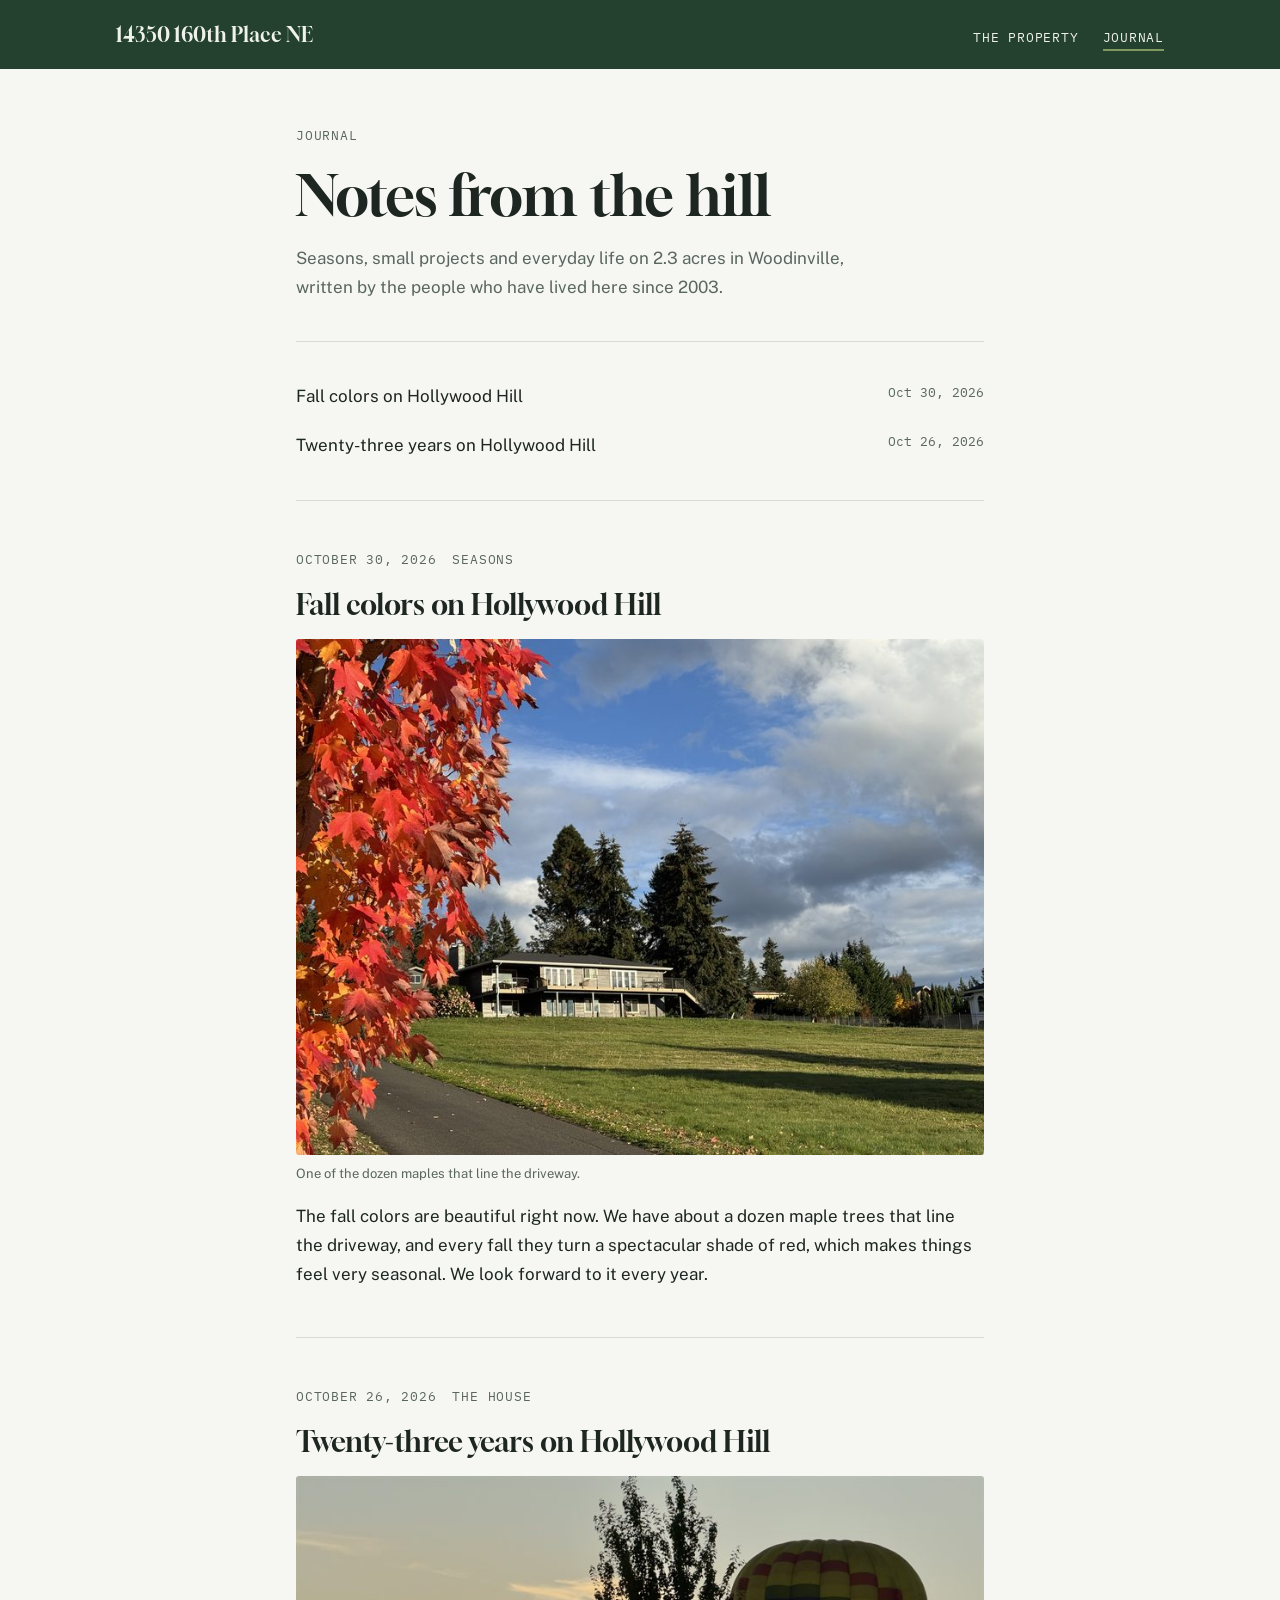
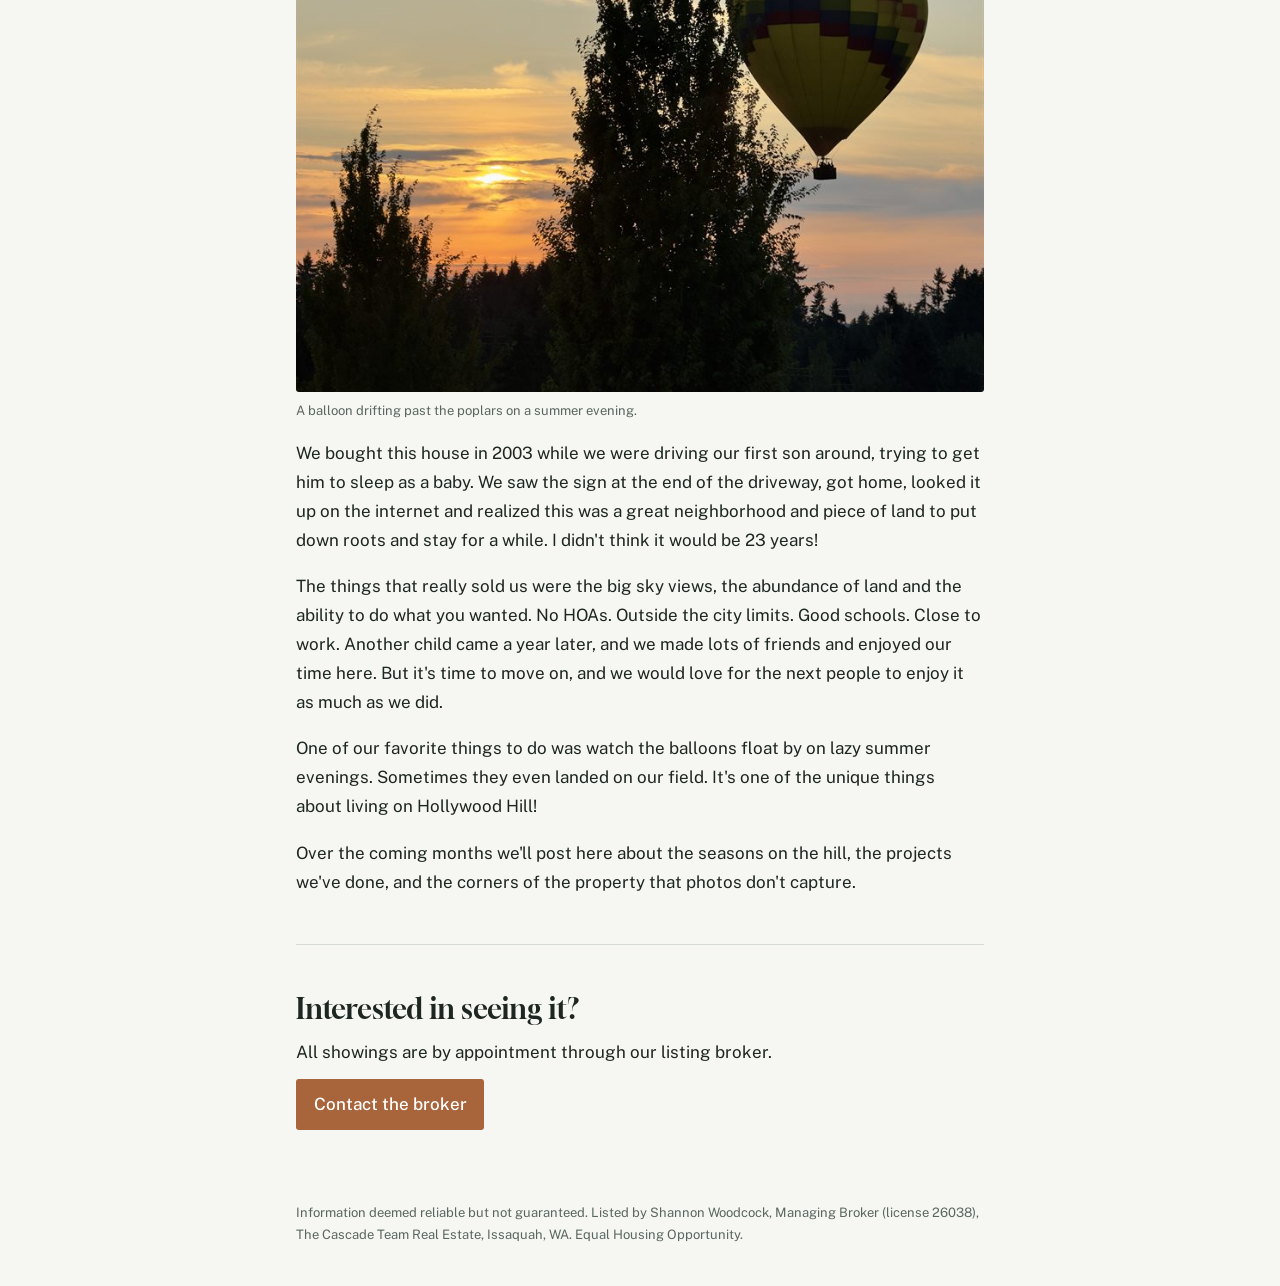
==== journal.html @ d1d6bc9c "Publish fall colors journal entry Co-Authored-By: Claude Opus 5.5 <noreply@anthropic.com>" ====
<!doctype html>
<html lang="en">
<head>
<meta charset="utf-8">
<meta name="viewport" content="width=device-width, initial-scale=1, viewport-fit=cover">
<title>Journal · 14350 160th Place NE</title>
<meta name="description" content="Notes from Hollywood Hill: seasons, projects and everyday life on 2.3 acres in Woodinville, from the family who has lived at 14350 160th Place NE since 2003.">
<link rel="canonical" href="https://hollywoodhillproperty.com/journal.html">
<meta property="og:type" content="website">
<meta property="og:url" content="https://hollywoodhillproperty.com/journal.html">
<meta property="og:title" content="Journal · 14350 160th Place NE">
<meta property="og:description" content="Notes from Hollywood Hill: seasons, projects and everyday life on 2.3 acres in Woodinville, from the family who has lived at 14350 160th Place NE since 2003.">
<meta property="og:image" content="https://hollywoodhillproperty.com/images/hero-dusk-1200.jpg">
<meta name="twitter:card" content="summary_large_image">
<meta name="claude:viewport-fit-sides" content="cover">
<link rel="preconnect" href="https://fonts.googleapis.com">
<link rel="preconnect" href="https://fonts.gstatic.com" crossorigin>
<link rel="stylesheet" href="https://fonts.googleapis.com/css2?family=Gloock&family=Public+Sans:ital,wght@0,400;0,500;0,600;1,400&family=IBM+Plex+Mono:wght@400;500&display=swap">
<style>
/* Layout: same identity as the property page; a narrow reading column of dated entries, newest first. */
:root{
  --bg:#f6f7f3; --surface:#ffffff; --ink:#1d2621; --muted:#5a6660; --line:#d6dbd3;
  --evergreen:#24402f; --pasture:#7f9a5c; --cedar:#a8643a; --on-dark:#eef2ea;
  --placeholder:#fff4d6; --placeholder-ink:#7a5a12;
  --f-display:"Gloock", "Georgia", "Times New Roman", serif;
  --f-body:"Public Sans", system-ui, -apple-system, "Segoe UI", sans-serif;
  --f-mono:"IBM Plex Mono", ui-monospace, "SFMono-Regular", Menlo, monospace;
  --s-1:.8125rem; --s0:1.0625rem; --s1:1.25rem; --s2:1.75rem; --s3:clamp(2.2rem, 6vw, 3.5rem);
  color-scheme:light;
}
@media (prefers-color-scheme: dark){
  :root:not([data-theme="light"]){
    --bg:#121815; --surface:#1a221e; --ink:#e4e9e2; --muted:#9aa69f; --line:#2c3832;
    --evergreen:#1b3024; --pasture:#9cb877; --cedar:#d08a5c;
    --placeholder:#3a3118; --placeholder-ink:#f0d48c; color-scheme:dark;
  }
}
:root[data-theme="dark"]{
  --bg:#121815; --surface:#1a221e; --ink:#e4e9e2; --muted:#9aa69f; --line:#2c3832;
  --evergreen:#1b3024; --pasture:#9cb877; --cedar:#d08a5c;
  --placeholder:#3a3118; --placeholder-ink:#f0d48c; color-scheme:dark;
}
:root{padding-top:env(safe-area-inset-top,0px);padding-bottom:env(safe-area-inset-bottom,0px)}
*{box-sizing:border-box}
body{margin:0;background:var(--bg);color:var(--ink);font-family:var(--f-body);font-size:var(--s0);line-height:1.7}
img{max-width:100%}
.wrap{max-width:720px;margin:0 auto;padding-left:max(16px, env(safe-area-inset-left, 0px));padding-right:max(16px, env(safe-area-inset-right, 0px))}
h1,h2{font-family:var(--f-display);font-weight:400;line-height:1.15;text-wrap:balance;margin:0}
p{margin:0}
a{color:var(--cedar)}
:focus-visible{outline:3px solid var(--cedar);outline-offset:3px}
.ph{background:var(--placeholder);color:var(--placeholder-ink);padding:0 .3em;border-radius:3px;font-family:var(--f-mono);font-size:.85em}
.mono{font-family:var(--f-mono);font-size:var(--s-1);letter-spacing:.06em;text-transform:uppercase;color:var(--muted)}

.top{background:var(--evergreen);color:var(--on-dark)}
.top .wrap{max-width:1080px;padding-block:1.1rem;display:flex;flex-wrap:wrap;justify-content:space-between;gap:.5rem 1.5rem;align-items:baseline}
.top a{color:var(--on-dark);text-decoration:none;font-family:var(--f-mono);font-size:var(--s-1);letter-spacing:.06em;text-transform:uppercase}
.top a[aria-current]{border-bottom:2px solid var(--pasture)}
.top nav{display:flex;gap:1.5rem}
.brand{font-family:var(--f-display)!important;font-size:var(--s1)!important;text-transform:none!important;letter-spacing:0!important}

.intro{padding-block:3.5rem 2.5rem;display:grid;gap:1rem;border-bottom:1px solid var(--line)}
.intro h1{font-size:var(--s3)}
.intro p{color:var(--muted);max-width:56ch}

.index{padding-block:2rem;display:grid;gap:.25rem;border-bottom:1px solid var(--line)}
.index a{display:flex;justify-content:space-between;gap:1rem;padding-block:.5rem;text-decoration:none;color:var(--ink)}
.index a:hover span:first-child{color:var(--cedar)}
.index time{font-family:var(--f-mono);font-size:var(--s-1);color:var(--muted);white-space:nowrap;font-variant-numeric:tabular-nums}

article{padding-block:3rem;display:grid;gap:1.1rem;border-bottom:1px solid var(--line)}
article h2{font-size:var(--s2)}
article .meta{display:flex;flex-wrap:wrap;gap:.4rem 1rem}
.draft{background:var(--placeholder);color:var(--placeholder-ink);font-family:var(--f-mono);font-size:var(--s-1);padding:.6rem .8rem;border-radius:3px}
.photo{aspect-ratio:3/2;max-width:100%;border:1px dashed var(--line);border-radius:3px;display:grid;place-items:center;text-align:center;padding:1rem;font-family:var(--f-mono);font-size:var(--s-1);color:var(--muted);background:var(--surface)}
figure{margin:0;display:grid;gap:.5rem}
.photo-img{display:block;width:100%;height:auto;border-radius:3px}
figcaption{font-size:var(--s-1);color:var(--muted)}

.cta{padding-block:3rem;display:grid;gap:.75rem}
.cta h2{font-size:var(--s2)}
.cta a.btn{justify-self:start;background:var(--cedar);color:#fff;text-decoration:none;border-radius:3px;padding:.7rem 1.1rem;font-weight:500}
footer{font-size:var(--s-1);color:var(--muted);padding-block:1.5rem 2.5rem}
</style>
</head>
<body>

<header class="top">
  <div class="wrap">
    <a class="brand" href="index.html">14350 160th Place NE</a>
    <nav aria-label="Site">
      <a href="index.html">The property</a>
      <a href="journal.html" aria-current="page">Journal</a>
    </nav>
  </div>
</header>

<main class="wrap">
  <div class="intro">
    <p class="mono">Journal</p>
    <h1>Notes from the hill</h1>
    <p>Seasons, small projects and everyday life on 2.3 acres in Woodinville, written by the people who have lived here since 2003.</p>
  </div>

  <nav class="index" aria-label="All entries">
    <a href="#fall-colors"><span>Fall colors on Hollywood Hill</span><time datetime="2026-10-30">Oct 30, 2026</time></a>
    <a href="#twenty-three-years"><span>Twenty-three years on Hollywood Hill</span><time datetime="2026-10-26">Oct 26, 2026</time></a>
  </nav>

  <!-- NEW POSTS: copy the <article> block below, paste it above this one, and add a line to the index. -->
  <article id="fall-colors">
    <div class="meta"><time class="mono" datetime="2026-10-30">October 30, 2026</time><span class="mono">Seasons</span></div>
    <h2>Fall colors on Hollywood Hill</h2>
    <figure>
      <img class="photo-img" src="images/journal-maples-1600.jpg" srcset="images/journal-maples-800.jpg 800w, images/journal-maples-1600.jpg 1600w" sizes="(max-width:720px) 100vw, 688px" width="1600" height="1200" alt="Bright red and orange maple leaves frame the left side of the picture, with the paved driveway curving past a wide green lawn up to the two-story house, tall evergreens behind it and clouds overhead.">
      <figcaption>One of the dozen maples that line the driveway.</figcaption>
    </figure>
    <p>The fall colors are beautiful right now. We have about a dozen maple trees that line the driveway, and every fall they turn a spectacular shade of red, which makes things feel very seasonal. We look forward to it every year.</p>
  </article>

  <article id="twenty-three-years">
    <div class="meta"><time class="mono" datetime="2026-10-26">October 26, 2026</time><span class="mono">The house</span></div>
    <h2>Twenty-three years on Hollywood Hill</h2>
    <figure>
      <img class="photo-img" src="images/journal-balloon-1600.jpg" srcset="images/journal-balloon-800.jpg 800w, images/journal-balloon-1600.jpg 1600w" sizes="(max-width:720px) 100vw, 688px" width="1600" height="1200" alt="A yellow hot air balloon with rainbow stripes drifting past a tall poplar at sunset, its basket full of passengers, with the sun glowing low behind the evergreens.">
      <figcaption>A balloon drifting past the poplars on a summer evening.</figcaption>
    </figure>
    <p>We bought this house in 2003 while we were driving our first son around, trying to get him to sleep as a baby. We saw the sign at the end of the driveway, got home, looked it up on the internet and realized this was a great neighborhood and piece of land to put down roots and stay for a while. I didn't think it would be 23 years!</p>
    <p>The things that really sold us were the big sky views, the abundance of land and the ability to do what you wanted. No HOAs. Outside the city limits. Good schools. Close to work. Another child came a year later, and we made lots of friends and enjoyed our time here. But it's time to move on, and we would love for the next people to enjoy it as much as we did.</p>
    <p>One of our favorite things to do was watch the balloons float by on lazy summer evenings. Sometimes they even landed on our field. It's one of the unique things about living on Hollywood Hill!</p>
    <p>Over the coming months we'll post here about the seasons on the hill, the projects we've done, and the corners of the property that photos don't capture.</p>
  </article>

  <section class="cta">
    <h2>Interested in seeing it?</h2>
    <p>All showings are by appointment through our listing broker.</p>
    <a class="btn" href="index.html#contact">Contact the broker</a>
  </section>
</main>

<footer class="wrap">
  <p>Information deemed reliable but not guaranteed. Listed by Shannon Woodcock, Managing Broker (license 26038), The Cascade Team Real Estate, Issaquah, WA. Equal Housing Opportunity.</p>
</footer>
<!-- Cloudflare Web Analytics --><script defer src="https://static.cloudflareinsights.com/beacon.min.js" data-cf-beacon='{"token": "ab812c5cbfcd4a19af40181433c01190"}'></script><!-- End Cloudflare Web Analytics -->
</body>
</html>
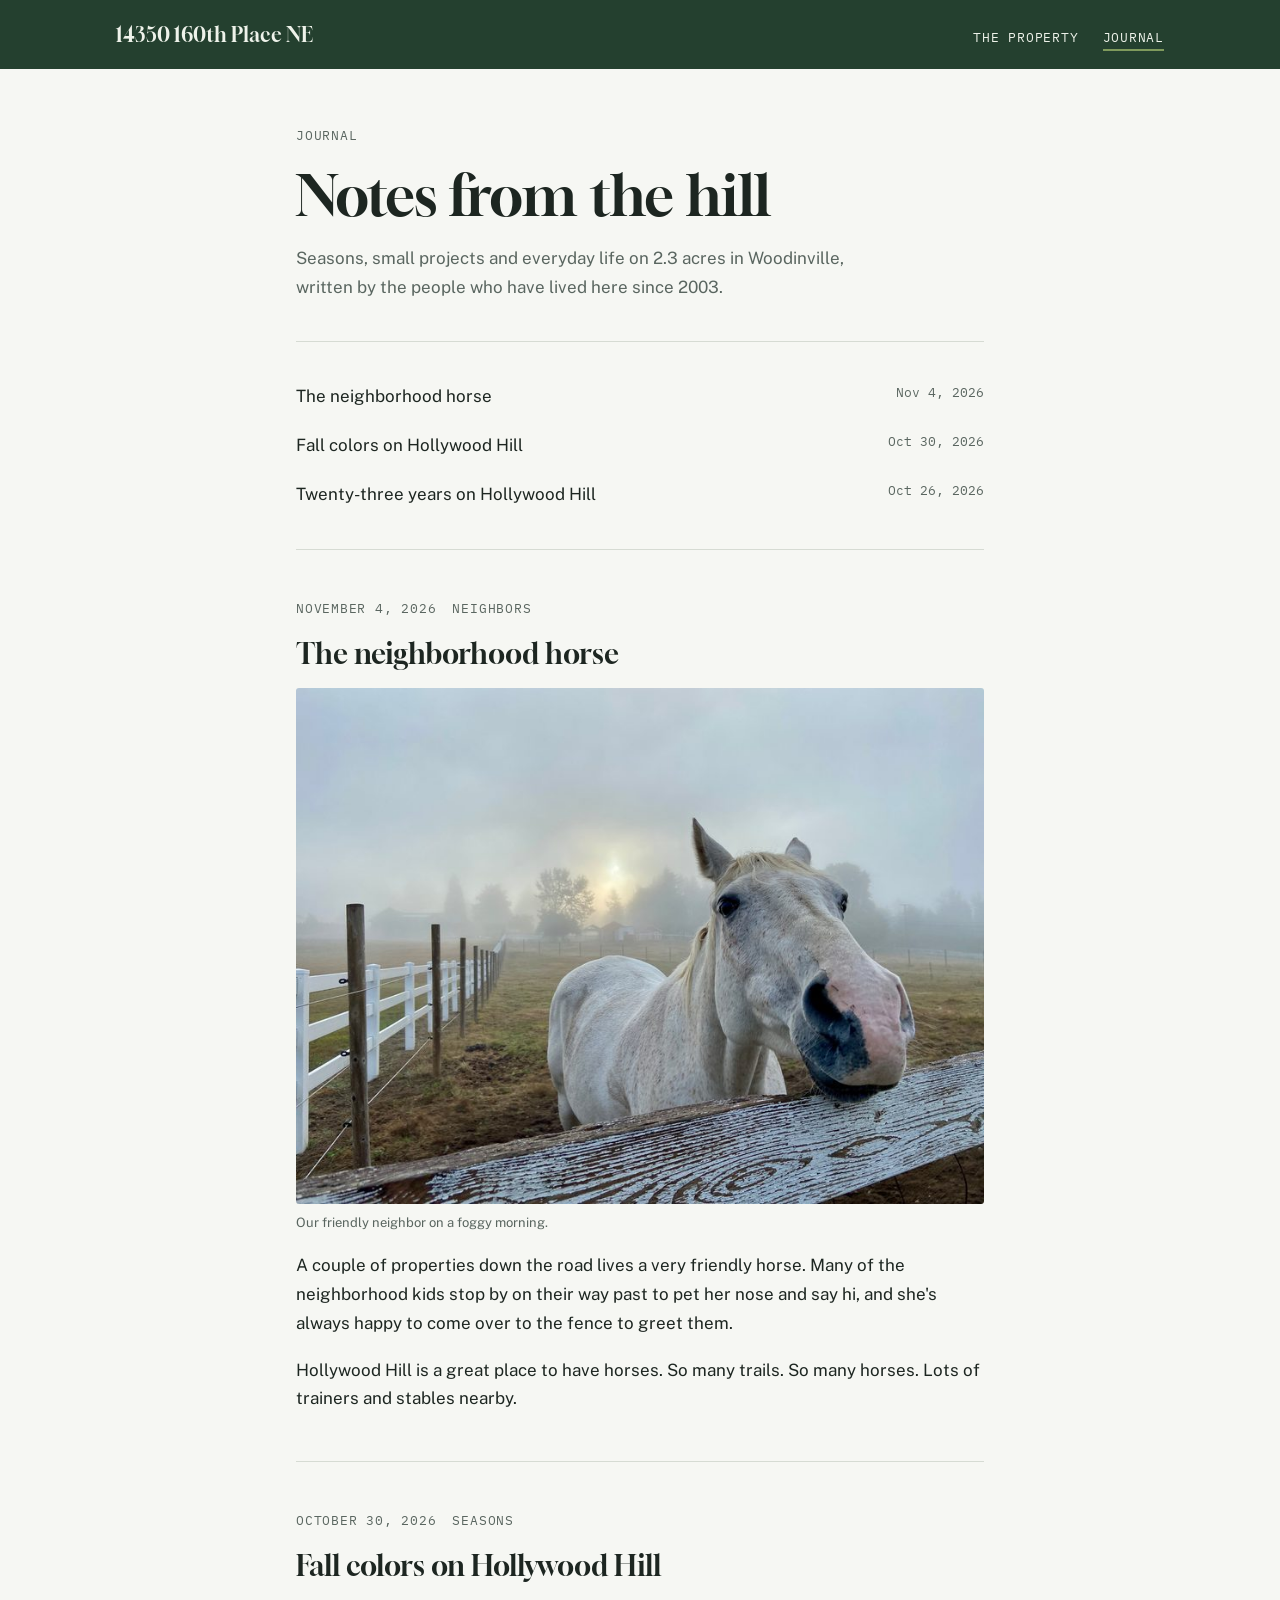
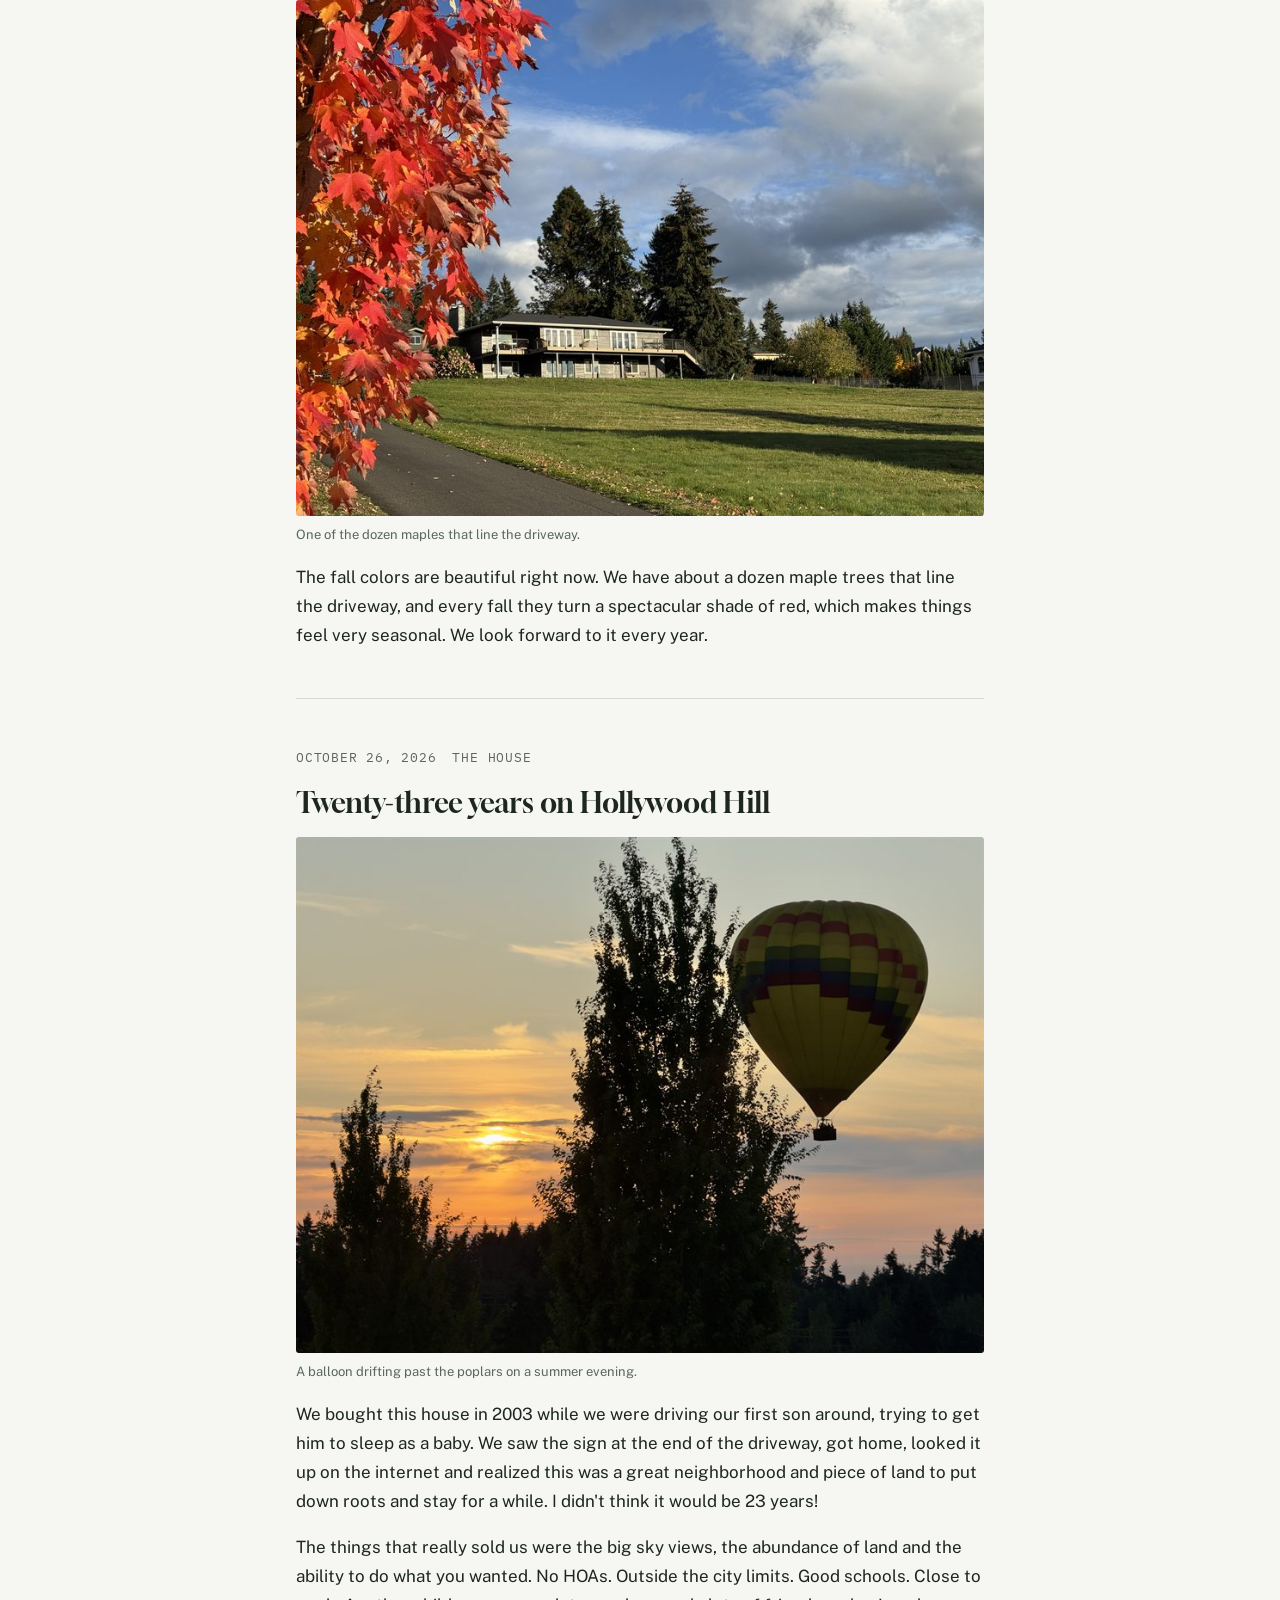
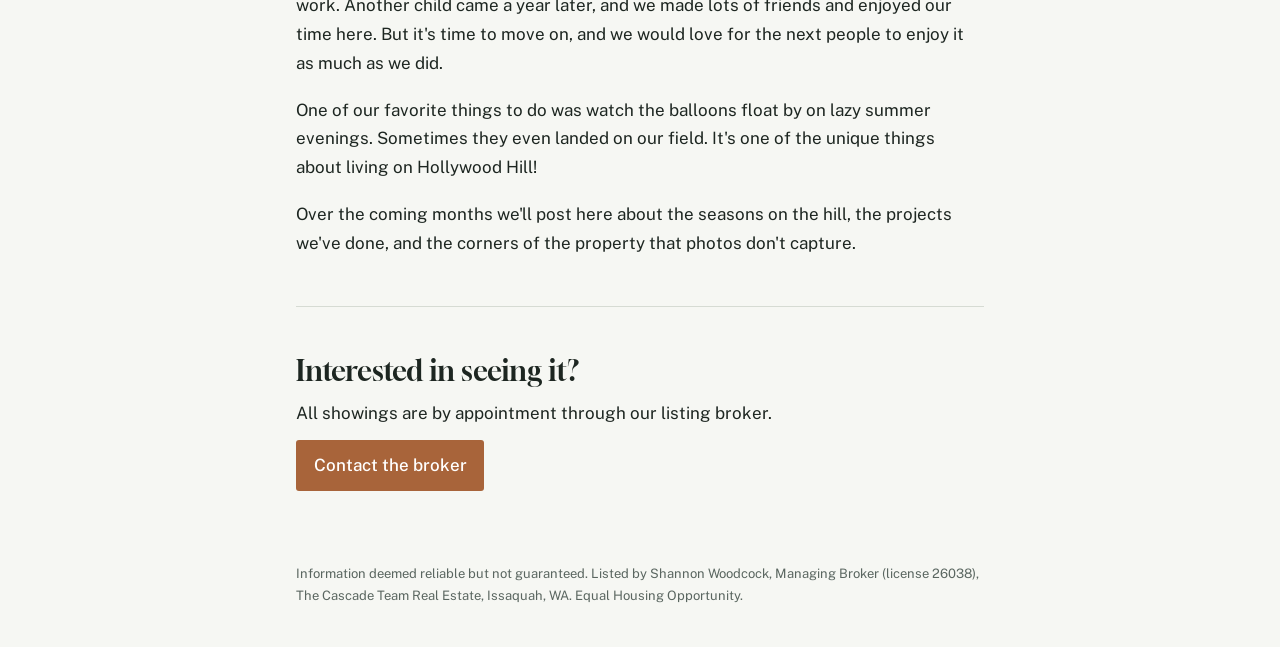
==== commit 5579b1a3: "Publish neighborhood horse journal entry Co-Authored-By: Claude Opus 5.5 <noreply@anthropic.com>" ====
--- a/journal.html
+++ b/journal.html
@@ -6,6 +6,9 @@
 <title>Journal · 14350 160th Place NE</title>
 <meta name="description" content="Notes from Hollywood Hill: seasons, projects and everyday life on 2.3 acres in Woodinville, from the family who has lived at 14350 160th Place NE since 2003.">
 <link rel="canonical" href="https://hollywoodhillproperty.com/journal.html">
+<link rel="icon" href="/favicon.ico" sizes="48x48">
+<link rel="icon" href="/favicon.svg" type="image/svg+xml">
+<link rel="apple-touch-icon" href="/apple-touch-icon.png">
 <meta property="og:type" content="website">
 <meta property="og:url" content="https://hollywoodhillproperty.com/journal.html">
 <meta property="og:title" content="Journal · 14350 160th Place NE">
@@ -103,11 +106,23 @@
   </div>
 
   <nav class="index" aria-label="All entries">
+    <a href="#neighborhood-horse"><span>The neighborhood horse</span><time datetime="2026-11-04">Nov 4, 2026</time></a>
     <a href="#fall-colors"><span>Fall colors on Hollywood Hill</span><time datetime="2026-10-30">Oct 30, 2026</time></a>
     <a href="#twenty-three-years"><span>Twenty-three years on Hollywood Hill</span><time datetime="2026-10-26">Oct 26, 2026</time></a>
   </nav>
 
   <!-- NEW POSTS: copy the <article> block below, paste it above this one, and add a line to the index. -->
+  <article id="neighborhood-horse">
+    <div class="meta"><time class="mono" datetime="2026-11-04">November 4, 2026</time><span class="mono">Neighbors</span></div>
+    <h2>The neighborhood horse</h2>
+    <figure>
+      <img class="photo-img" src="images/journal-horse-1600.jpg" srcset="images/journal-horse-800.jpg 800w, images/journal-horse-1600.jpg 1600w" sizes="(max-width:720px) 100vw, 688px" width="1600" height="1200" alt="A white horse with light brown freckles leans over a weathered wooden fence rail toward the camera, her pink-and-gray nose close up. Behind her, a white fence runs along a pasture into thick morning fog, with barns, trees and a pale sun showing through the mist.">
+      <figcaption>Our friendly neighbor on a foggy morning.</figcaption>
+    </figure>
+    <p>A couple of properties down the road lives a very friendly horse. Many of the neighborhood kids stop by on their way past to pet her nose and say hi, and she's always happy to come over to the fence to greet them.</p>
+    <p>Hollywood Hill is a great place to have horses. So many trails. So many horses. Lots of trainers and stables nearby.</p>
+  </article>
+
   <article id="fall-colors">
     <div class="meta"><time class="mono" datetime="2026-10-30">October 30, 2026</time><span class="mono">Seasons</span></div>
     <h2>Fall colors on Hollywood Hill</h2>
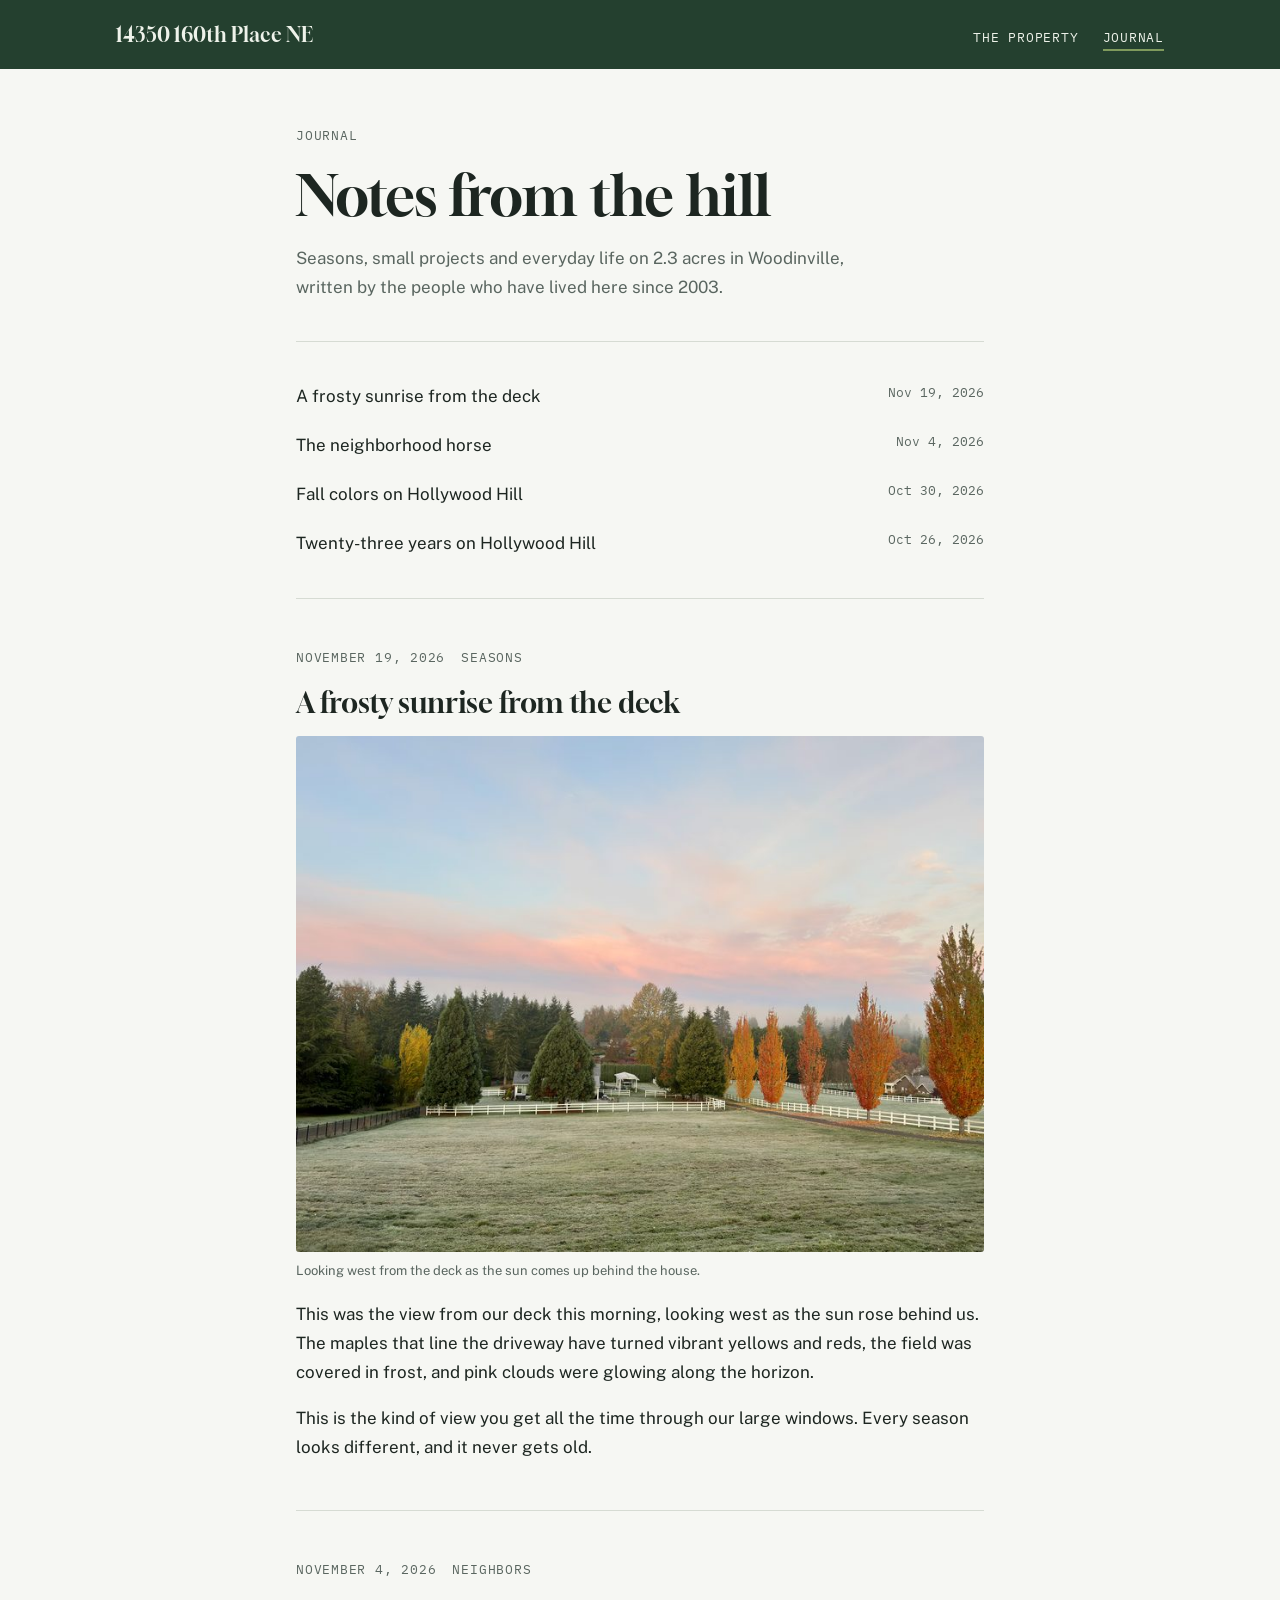
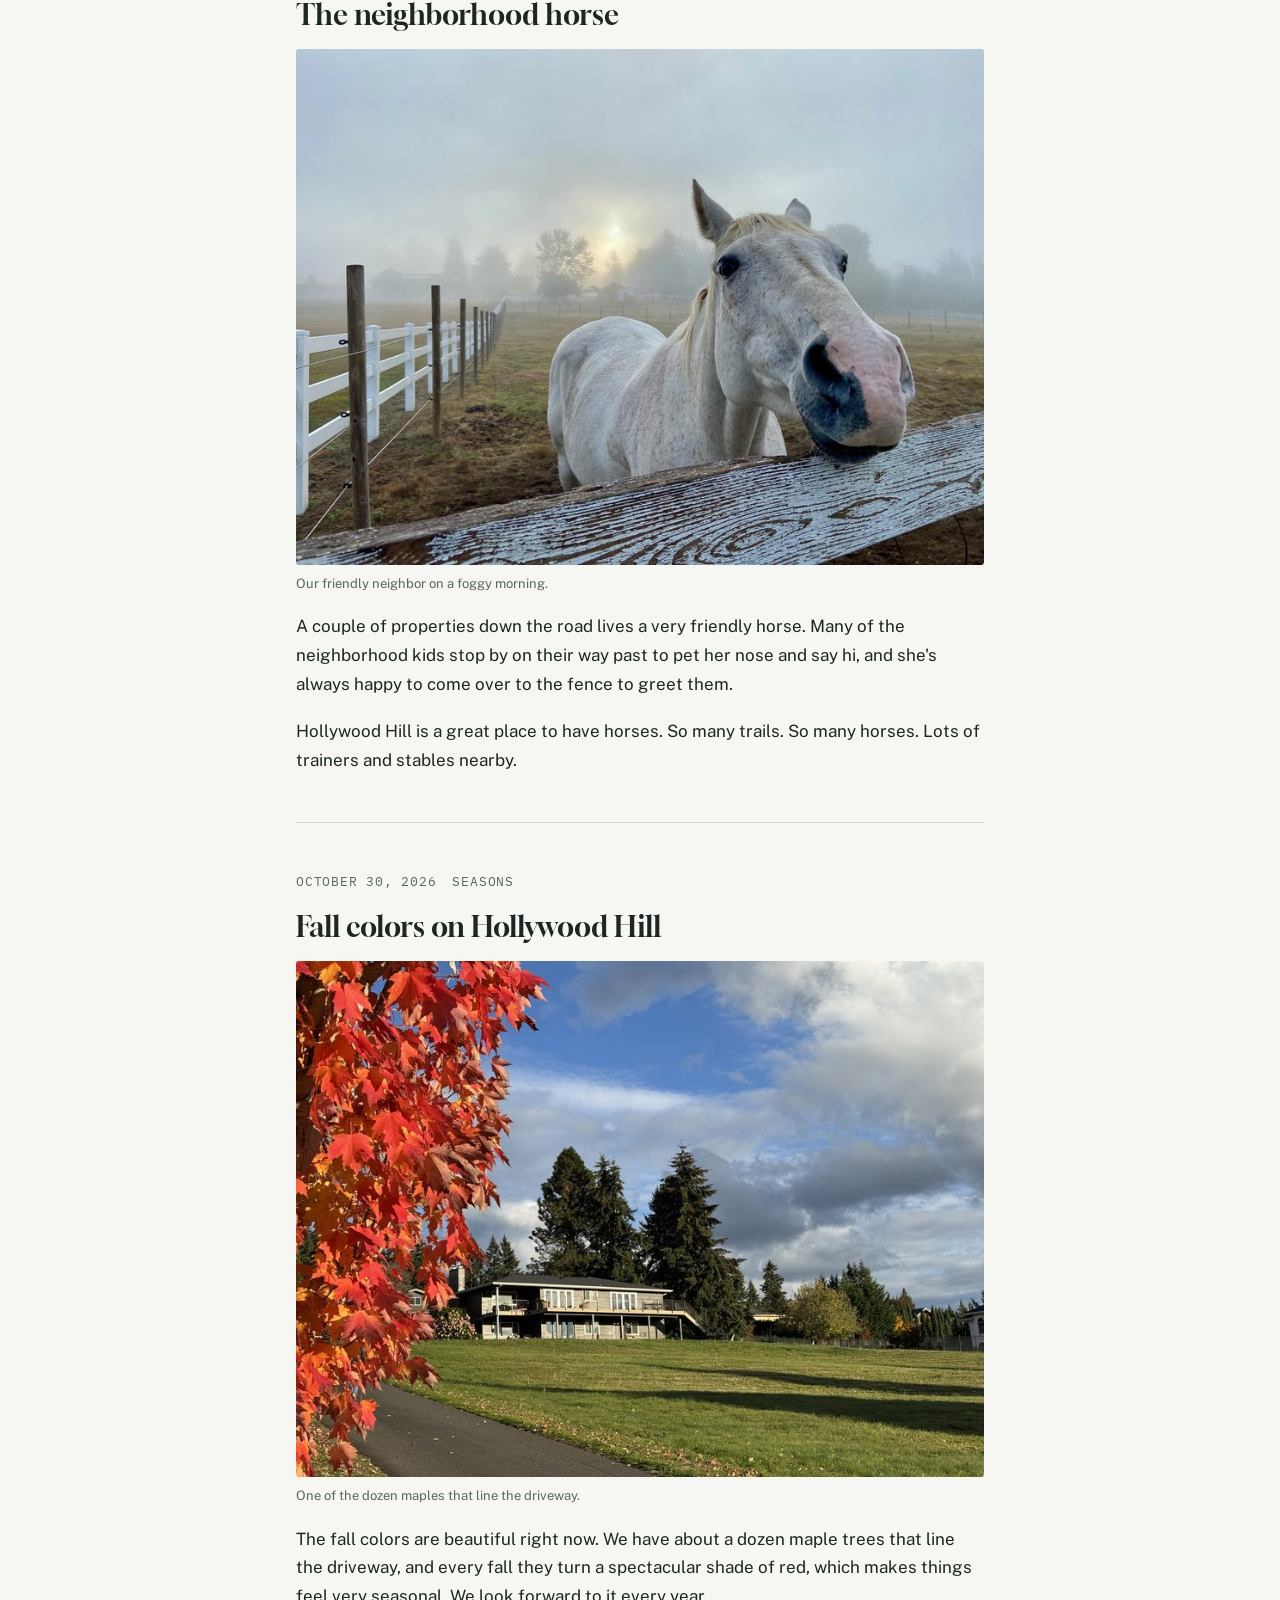
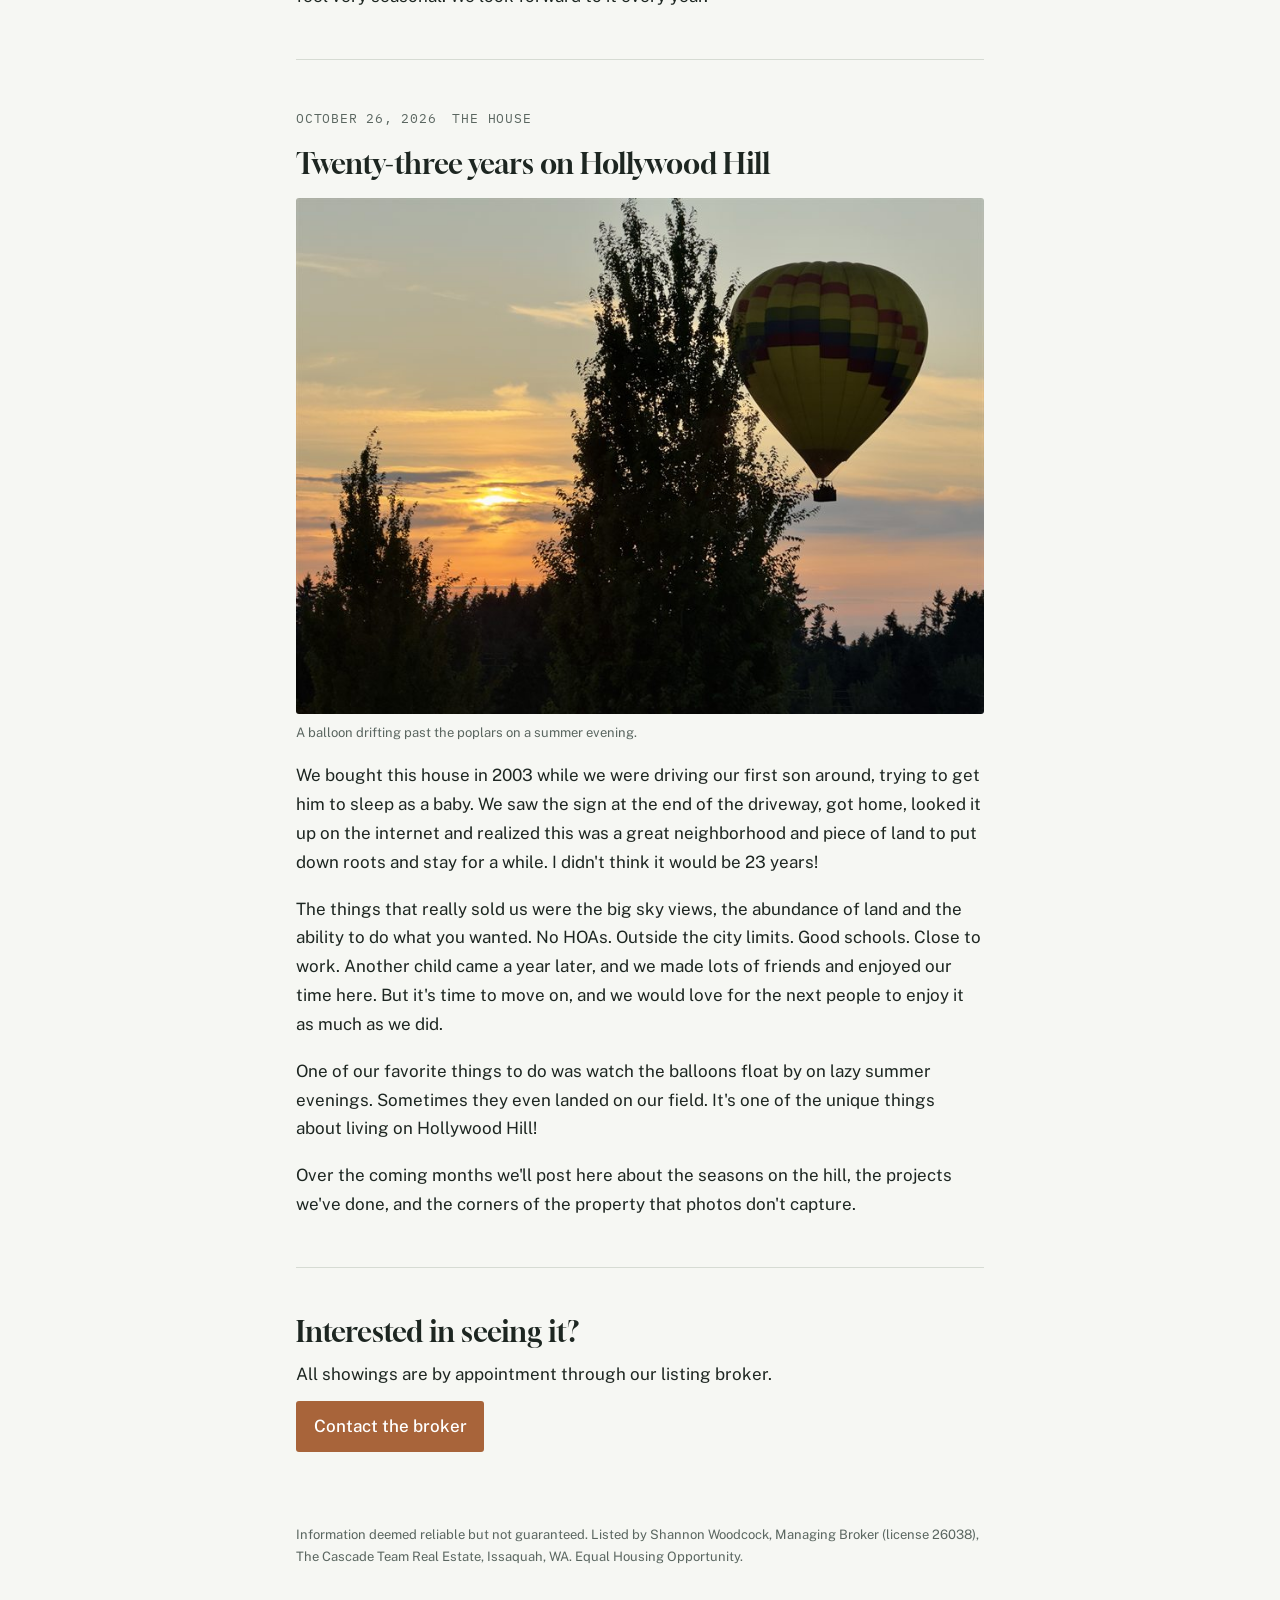
==== commit 54ca4bdd: "Publish frosty sunrise journal entry Co-Authored-By: Claude Opus 5.5 <noreply@anthropic.com>" ====
--- a/journal.html
+++ b/journal.html
@@ -106,12 +106,24 @@
   </div>
 
   <nav class="index" aria-label="All entries">
+    <a href="#frosty-sunrise"><span>A frosty sunrise from the deck</span><time datetime="2026-11-19">Nov 19, 2026</time></a>
     <a href="#neighborhood-horse"><span>The neighborhood horse</span><time datetime="2026-11-04">Nov 4, 2026</time></a>
     <a href="#fall-colors"><span>Fall colors on Hollywood Hill</span><time datetime="2026-10-30">Oct 30, 2026</time></a>
     <a href="#twenty-three-years"><span>Twenty-three years on Hollywood Hill</span><time datetime="2026-10-26">Oct 26, 2026</time></a>
   </nav>
 
   <!-- NEW POSTS: copy the <article> block below, paste it above this one, and add a line to the index. -->
+  <article id="frosty-sunrise">
+    <div class="meta"><time class="mono" datetime="2026-11-19">November 19, 2026</time><span class="mono">Seasons</span></div>
+    <h2>A frosty sunrise from the deck</h2>
+    <figure>
+      <img class="photo-img" src="images/journal-frost-sunrise-1600.jpg" srcset="images/journal-frost-sunrise-800.jpg 800w, images/journal-frost-sunrise-1600.jpg 1600w" sizes="(max-width:720px) 100vw, 688px" width="1600" height="1200" alt="Looking west across a frost-covered field at sunrise. Tall, narrow maples in bright orange and yellow line the driveway on the right beside a white rail fence, evergreens and a small white outbuilding sit in the middle distance, and pink clouds stretch across a pale blue sky above a low layer of fog.">
+      <figcaption>Looking west from the deck as the sun comes up behind the house.</figcaption>
+    </figure>
+    <p>This was the view from our deck this morning, looking west as the sun rose behind us. The maples that line the driveway have turned vibrant yellows and reds, the field was covered in frost, and pink clouds were glowing along the horizon.</p>
+    <p>This is the kind of view you get all the time through our large windows. Every season looks different, and it never gets old.</p>
+  </article>
+
   <article id="neighborhood-horse">
     <div class="meta"><time class="mono" datetime="2026-11-04">November 4, 2026</time><span class="mono">Neighbors</span></div>
     <h2>The neighborhood horse</h2>
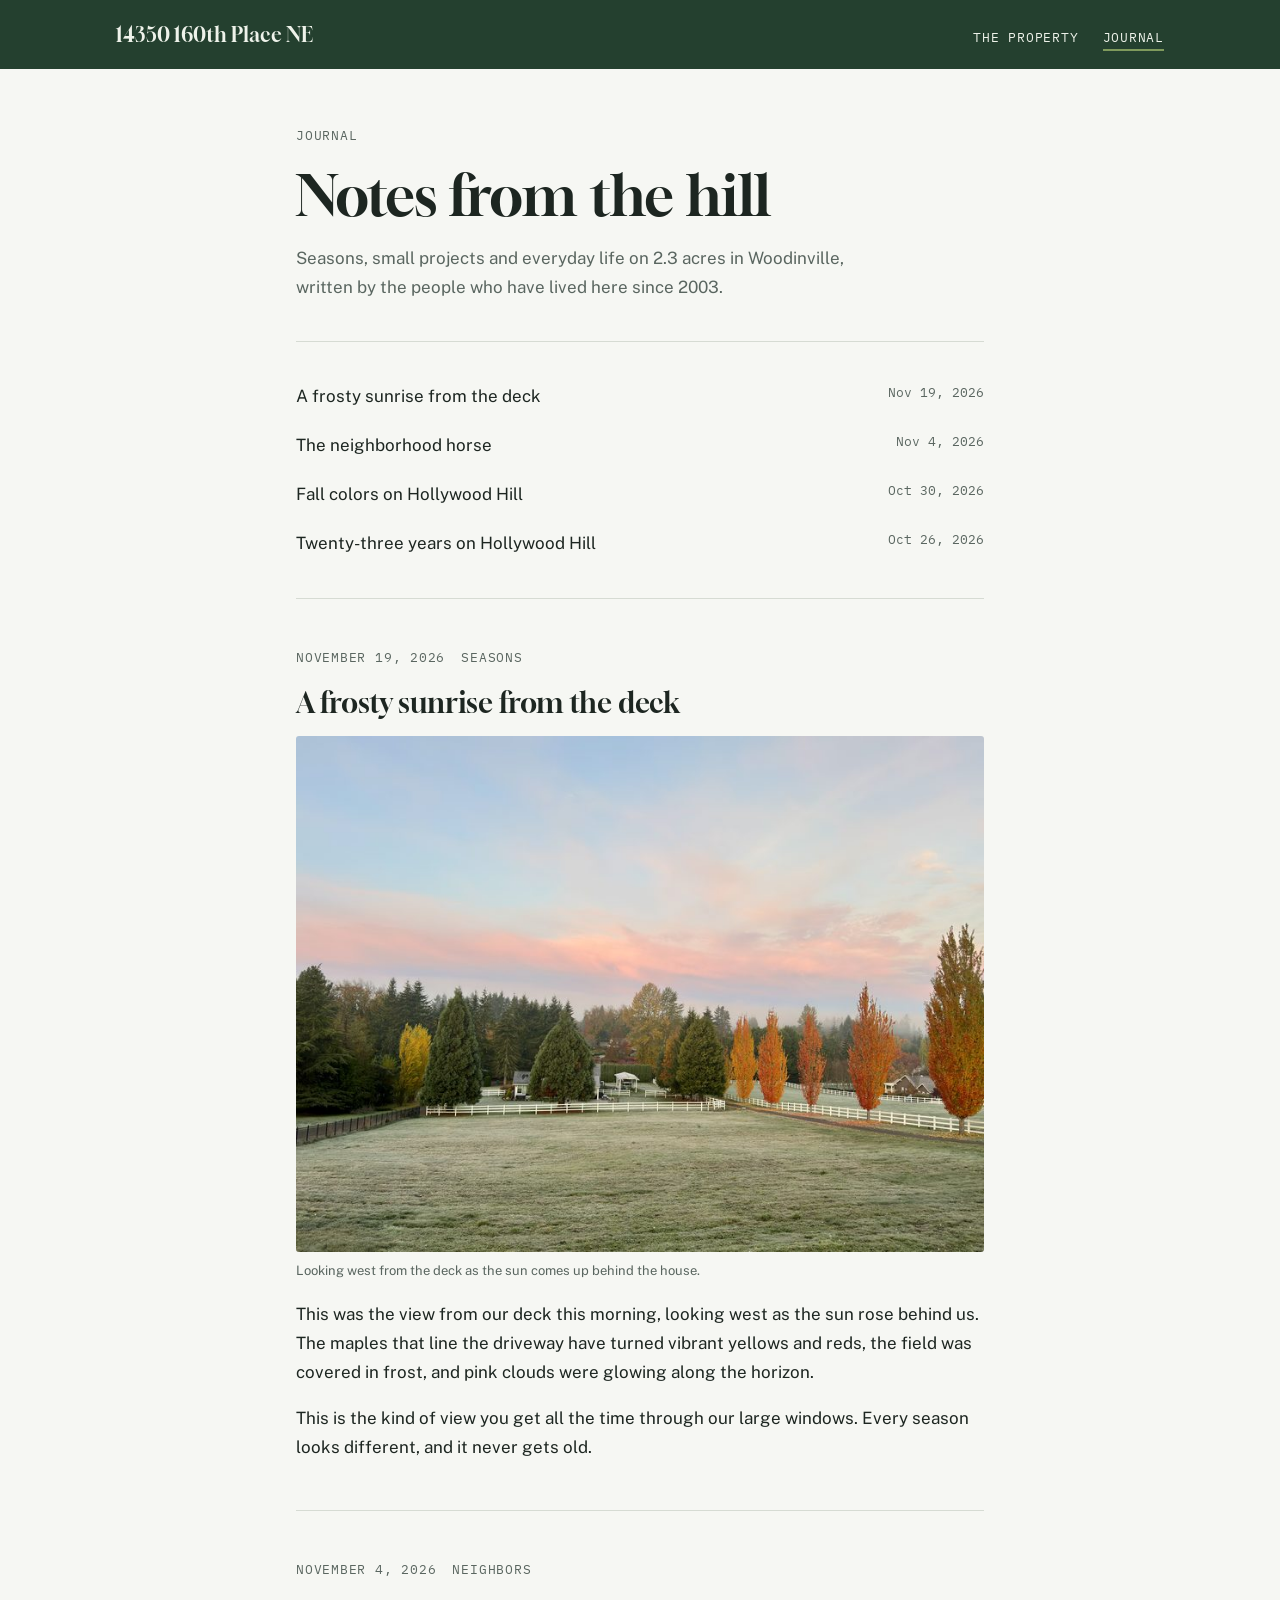
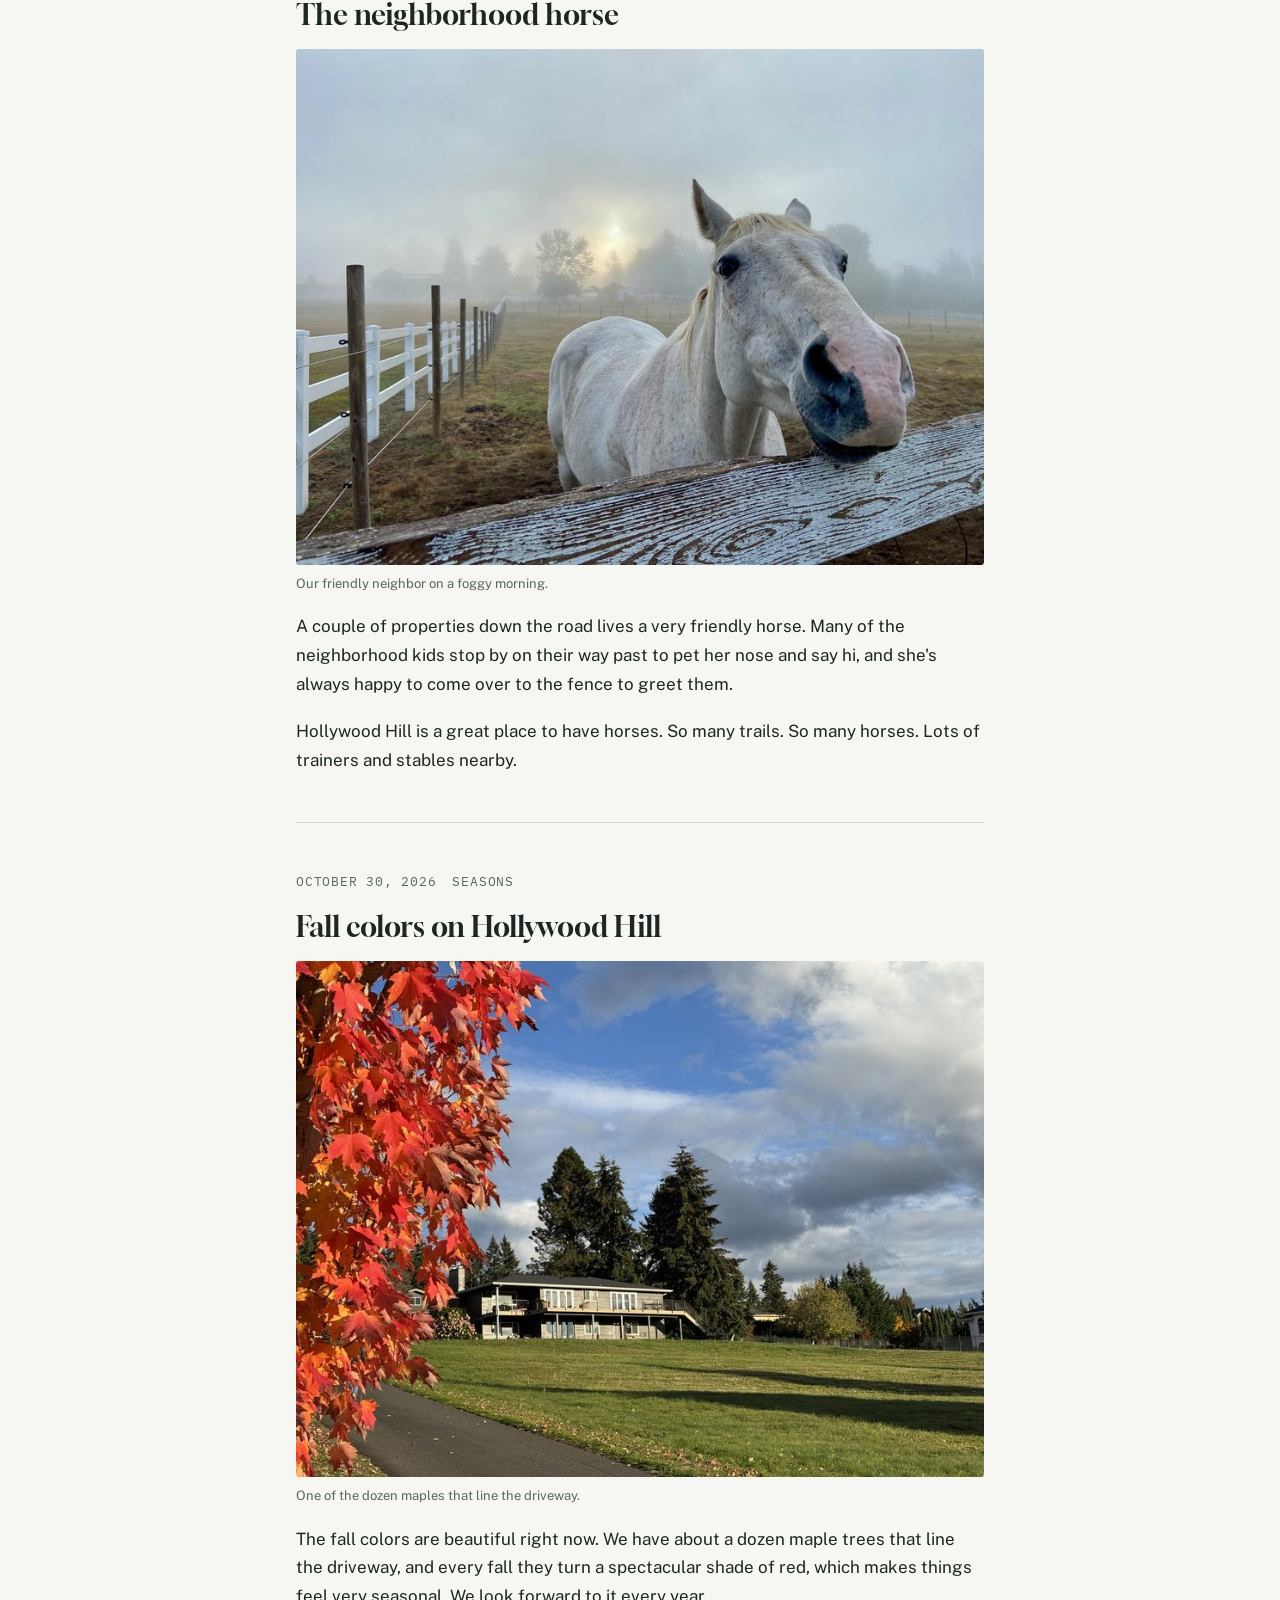
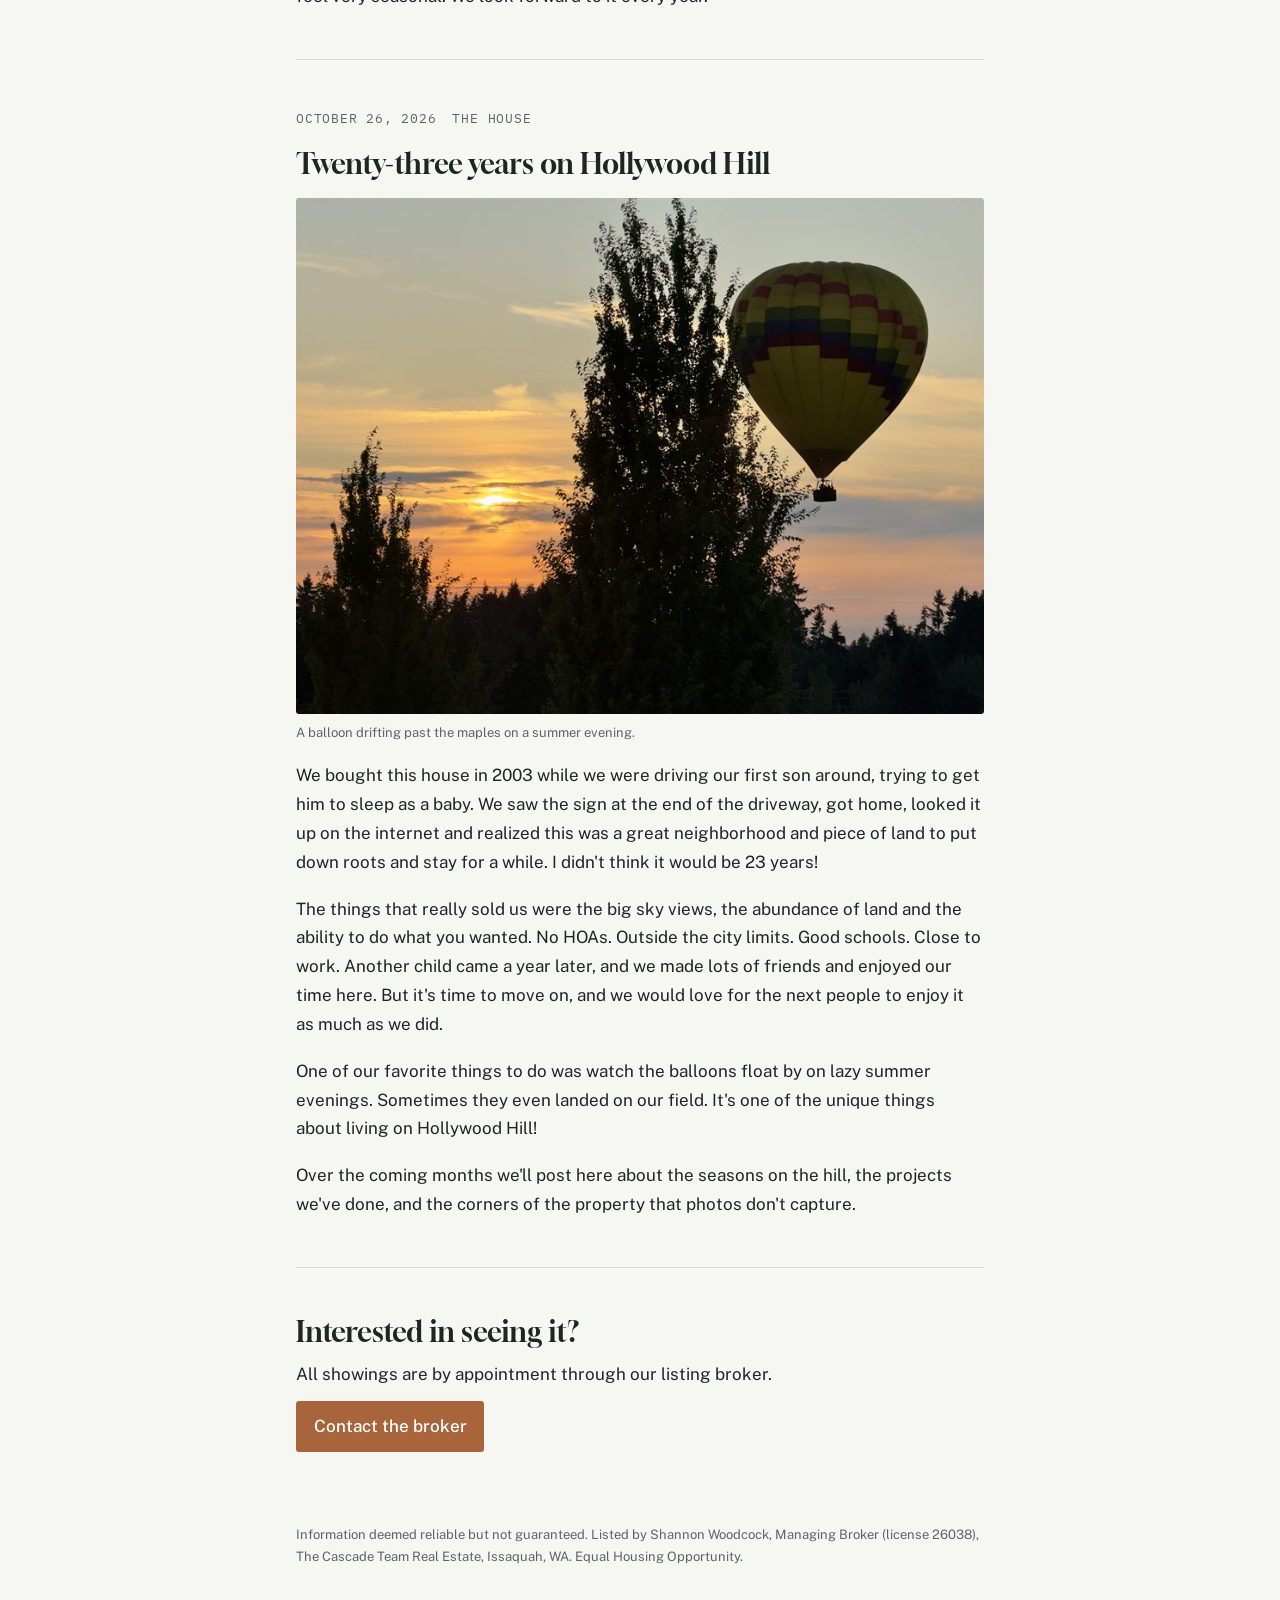
==== commit 158ca77f: "Detail lower-level suite, add storage and backup power, fix fence and tree wording - Multigeneration" ====
--- a/journal.html
+++ b/journal.html
@@ -3,7 +3,7 @@
 <head>
 <meta charset="utf-8">
 <meta name="viewport" content="width=device-width, initial-scale=1, viewport-fit=cover">
-<title>Journal · 14350 160th Place NE</title>
+<title>Journal · Hollywood Hill, Woodinville · 14350 160th Place NE</title>
 <meta name="description" content="Notes from Hollywood Hill: seasons, projects and everyday life on 2.3 acres in Woodinville, from the family who has lived at 14350 160th Place NE since 2003.">
 <link rel="canonical" href="https://hollywoodhillproperty.com/journal.html">
 <link rel="icon" href="/favicon.ico" sizes="48x48">
@@ -11,80 +11,16 @@
 <link rel="apple-touch-icon" href="/apple-touch-icon.png">
 <meta property="og:type" content="website">
 <meta property="og:url" content="https://hollywoodhillproperty.com/journal.html">
-<meta property="og:title" content="Journal · 14350 160th Place NE">
+<meta property="og:title" content="Journal · Hollywood Hill, Woodinville · 14350 160th Place NE">
 <meta property="og:description" content="Notes from Hollywood Hill: seasons, projects and everyday life on 2.3 acres in Woodinville, from the family who has lived at 14350 160th Place NE since 2003.">
 <meta property="og:image" content="https://hollywoodhillproperty.com/images/hero-dusk-1200.jpg">
 <meta name="twitter:card" content="summary_large_image">
+<script type="application/ld+json">{"@context": "https://schema.org", "@type": "Blog", "name": "Notes from the hill", "url": "https://hollywoodhillproperty.com/journal.html", "description": "Seasons, small projects and everyday life on 2.3 acres on Hollywood Hill in Woodinville, WA, from the family who has lived at 14350 160th Place NE since 2003.", "about": {"@type": "SingleFamilyResidence", "name": "14350 160th Place NE", "url": "https://hollywoodhillproperty.com/"}, "blogPost": [{"@type": "BlogPosting", "headline": "A frosty sunrise from the deck", "description": "A frosty November sunrise from the deck at 14350 160th Place NE on Hollywood Hill in Woodinville: maples lining the driveway in reds and yellows, frost on the field and pink clouds to the west.", "image": "https://hollywoodhillproperty.com/images/journal-frost-sunrise-1600.jpg", "datePublished": "2026-11-19", "url": "https://hollywoodhillproperty.com/journal/frosty-sunrise.html", "mainEntityOfPage": "https://hollywoodhillproperty.com/journal/frosty-sunrise.html"}, {"@type": "BlogPosting", "headline": "The neighborhood horse", "description": "Meet the friendly neighborhood horse on Hollywood Hill in Woodinville, WA, a horse community full of trails, trainers and stables near 14350 160th Place NE.", "image": "https://hollywoodhillproperty.com/images/journal-horse-1600.jpg", "datePublished": "2026-11-04", "url": "https://hollywoodhillproperty.com/journal/neighborhood-horse.html", "mainEntityOfPage": "https://hollywoodhillproperty.com/journal/neighborhood-horse.html"}, {"@type": "BlogPosting", "headline": "Fall colors on Hollywood Hill", "description": "Fall on Hollywood Hill: the dozen maple trees lining the driveway at 14350 160th Place NE in Woodinville, WA turn a spectacular red every autumn.", "image": "https://hollywoodhillproperty.com/images/journal-maples-1600.jpg", "datePublished": "2026-10-30", "url": "https://hollywoodhillproperty.com/journal/fall-colors.html", "mainEntityOfPage": "https://hollywoodhillproperty.com/journal/fall-colors.html"}, {"@type": "BlogPosting", "headline": "Twenty-three years on Hollywood Hill", "description": "Why we bought 14350 160th Place NE on Hollywood Hill in Woodinville in 2003: big sky views, 2.3 acres, no HOA, good schools, and hot air balloons on summer evenings.", "image": "https://hollywoodhillproperty.com/images/journal-balloon-1600.jpg", "datePublished": "2026-10-26", "url": "https://hollywoodhillproperty.com/journal/twenty-three-years.html", "mainEntityOfPage": "https://hollywoodhillproperty.com/journal/twenty-three-years.html"}]}</script>
 <meta name="claude:viewport-fit-sides" content="cover">
 <link rel="preconnect" href="https://fonts.googleapis.com">
 <link rel="preconnect" href="https://fonts.gstatic.com" crossorigin>
 <link rel="stylesheet" href="https://fonts.googleapis.com/css2?family=Gloock&family=Public+Sans:ital,wght@0,400;0,500;0,600;1,400&family=IBM+Plex+Mono:wght@400;500&display=swap">
-<style>
-/* Layout: same identity as the property page; a narrow reading column of dated entries, newest first. */
-:root{
-  --bg:#f6f7f3; --surface:#ffffff; --ink:#1d2621; --muted:#5a6660; --line:#d6dbd3;
-  --evergreen:#24402f; --pasture:#7f9a5c; --cedar:#a8643a; --on-dark:#eef2ea;
-  --placeholder:#fff4d6; --placeholder-ink:#7a5a12;
-  --f-display:"Gloock", "Georgia", "Times New Roman", serif;
-  --f-body:"Public Sans", system-ui, -apple-system, "Segoe UI", sans-serif;
-  --f-mono:"IBM Plex Mono", ui-monospace, "SFMono-Regular", Menlo, monospace;
-  --s-1:.8125rem; --s0:1.0625rem; --s1:1.25rem; --s2:1.75rem; --s3:clamp(2.2rem, 6vw, 3.5rem);
-  color-scheme:light;
-}
-@media (prefers-color-scheme: dark){
-  :root:not([data-theme="light"]){
-    --bg:#121815; --surface:#1a221e; --ink:#e4e9e2; --muted:#9aa69f; --line:#2c3832;
-    --evergreen:#1b3024; --pasture:#9cb877; --cedar:#d08a5c;
-    --placeholder:#3a3118; --placeholder-ink:#f0d48c; color-scheme:dark;
-  }
-}
-:root[data-theme="dark"]{
-  --bg:#121815; --surface:#1a221e; --ink:#e4e9e2; --muted:#9aa69f; --line:#2c3832;
-  --evergreen:#1b3024; --pasture:#9cb877; --cedar:#d08a5c;
-  --placeholder:#3a3118; --placeholder-ink:#f0d48c; color-scheme:dark;
-}
-:root{padding-top:env(safe-area-inset-top,0px);padding-bottom:env(safe-area-inset-bottom,0px)}
-*{box-sizing:border-box}
-body{margin:0;background:var(--bg);color:var(--ink);font-family:var(--f-body);font-size:var(--s0);line-height:1.7}
-img{max-width:100%}
-.wrap{max-width:720px;margin:0 auto;padding-left:max(16px, env(safe-area-inset-left, 0px));padding-right:max(16px, env(safe-area-inset-right, 0px))}
-h1,h2{font-family:var(--f-display);font-weight:400;line-height:1.15;text-wrap:balance;margin:0}
-p{margin:0}
-a{color:var(--cedar)}
-:focus-visible{outline:3px solid var(--cedar);outline-offset:3px}
-.ph{background:var(--placeholder);color:var(--placeholder-ink);padding:0 .3em;border-radius:3px;font-family:var(--f-mono);font-size:.85em}
-.mono{font-family:var(--f-mono);font-size:var(--s-1);letter-spacing:.06em;text-transform:uppercase;color:var(--muted)}
-
-.top{background:var(--evergreen);color:var(--on-dark)}
-.top .wrap{max-width:1080px;padding-block:1.1rem;display:flex;flex-wrap:wrap;justify-content:space-between;gap:.5rem 1.5rem;align-items:baseline}
-.top a{color:var(--on-dark);text-decoration:none;font-family:var(--f-mono);font-size:var(--s-1);letter-spacing:.06em;text-transform:uppercase}
-.top a[aria-current]{border-bottom:2px solid var(--pasture)}
-.top nav{display:flex;gap:1.5rem}
-.brand{font-family:var(--f-display)!important;font-size:var(--s1)!important;text-transform:none!important;letter-spacing:0!important}
-
-.intro{padding-block:3.5rem 2.5rem;display:grid;gap:1rem;border-bottom:1px solid var(--line)}
-.intro h1{font-size:var(--s3)}
-.intro p{color:var(--muted);max-width:56ch}
-
-.index{padding-block:2rem;display:grid;gap:.25rem;border-bottom:1px solid var(--line)}
-.index a{display:flex;justify-content:space-between;gap:1rem;padding-block:.5rem;text-decoration:none;color:var(--ink)}
-.index a:hover span:first-child{color:var(--cedar)}
-.index time{font-family:var(--f-mono);font-size:var(--s-1);color:var(--muted);white-space:nowrap;font-variant-numeric:tabular-nums}
-
-article{padding-block:3rem;display:grid;gap:1.1rem;border-bottom:1px solid var(--line)}
-article h2{font-size:var(--s2)}
-article .meta{display:flex;flex-wrap:wrap;gap:.4rem 1rem}
-.draft{background:var(--placeholder);color:var(--placeholder-ink);font-family:var(--f-mono);font-size:var(--s-1);padding:.6rem .8rem;border-radius:3px}
-.photo{aspect-ratio:3/2;max-width:100%;border:1px dashed var(--line);border-radius:3px;display:grid;place-items:center;text-align:center;padding:1rem;font-family:var(--f-mono);font-size:var(--s-1);color:var(--muted);background:var(--surface)}
-figure{margin:0;display:grid;gap:.5rem}
-.photo-img{display:block;width:100%;height:auto;border-radius:3px}
-figcaption{font-size:var(--s-1);color:var(--muted)}
-
-.cta{padding-block:3rem;display:grid;gap:.75rem}
-.cta h2{font-size:var(--s2)}
-.cta a.btn{justify-self:start;background:var(--cedar);color:#fff;text-decoration:none;border-radius:3px;padding:.7rem 1.1rem;font-weight:500}
-footer{font-size:var(--s-1);color:var(--muted);padding-block:1.5rem 2.5rem}
-</style>
+<link rel="stylesheet" href="/journal.css">
 </head>
 <body>
 
@@ -106,16 +42,17 @@
   </div>
 
   <nav class="index" aria-label="All entries">
-    <a href="#frosty-sunrise"><span>A frosty sunrise from the deck</span><time datetime="2026-11-19">Nov 19, 2026</time></a>
-    <a href="#neighborhood-horse"><span>The neighborhood horse</span><time datetime="2026-11-04">Nov 4, 2026</time></a>
-    <a href="#fall-colors"><span>Fall colors on Hollywood Hill</span><time datetime="2026-10-30">Oct 30, 2026</time></a>
-    <a href="#twenty-three-years"><span>Twenty-three years on Hollywood Hill</span><time datetime="2026-10-26">Oct 26, 2026</time></a>
+    <a href="journal/frosty-sunrise.html"><span>A frosty sunrise from the deck</span><time datetime="2026-11-19">Nov 19, 2026</time></a>
+    <a href="journal/neighborhood-horse.html"><span>The neighborhood horse</span><time datetime="2026-11-04">Nov 4, 2026</time></a>
+    <a href="journal/fall-colors.html"><span>Fall colors on Hollywood Hill</span><time datetime="2026-10-30">Oct 30, 2026</time></a>
+    <a href="journal/twenty-three-years.html"><span>Twenty-three years on Hollywood Hill</span><time datetime="2026-10-26">Oct 26, 2026</time></a>
   </nav>
 
-  <!-- NEW POSTS: copy the <article> block below, paste it above this one, and add a line to the index. -->
+  <!-- NEW POSTS: add the <article> here (newest first, h2 linked to its page) and a line to the index above;
+       then create journal/<id>.html from an existing entry page, and fix the Older/Newer links on its neighbor. -->
   <article id="frosty-sunrise">
     <div class="meta"><time class="mono" datetime="2026-11-19">November 19, 2026</time><span class="mono">Seasons</span></div>
-    <h2>A frosty sunrise from the deck</h2>
+    <h2><a href="journal/frosty-sunrise.html">A frosty sunrise from the deck</a></h2>
     <figure>
       <img class="photo-img" src="images/journal-frost-sunrise-1600.jpg" srcset="images/journal-frost-sunrise-800.jpg 800w, images/journal-frost-sunrise-1600.jpg 1600w" sizes="(max-width:720px) 100vw, 688px" width="1600" height="1200" alt="Looking west across a frost-covered field at sunrise. Tall, narrow maples in bright orange and yellow line the driveway on the right beside a white rail fence, evergreens and a small white outbuilding sit in the middle distance, and pink clouds stretch across a pale blue sky above a low layer of fog.">
       <figcaption>Looking west from the deck as the sun comes up behind the house.</figcaption>
@@ -126,7 +63,7 @@
 
   <article id="neighborhood-horse">
     <div class="meta"><time class="mono" datetime="2026-11-04">November 4, 2026</time><span class="mono">Neighbors</span></div>
-    <h2>The neighborhood horse</h2>
+    <h2><a href="journal/neighborhood-horse.html">The neighborhood horse</a></h2>
     <figure>
       <img class="photo-img" src="images/journal-horse-1600.jpg" srcset="images/journal-horse-800.jpg 800w, images/journal-horse-1600.jpg 1600w" sizes="(max-width:720px) 100vw, 688px" width="1600" height="1200" alt="A white horse with light brown freckles leans over a weathered wooden fence rail toward the camera, her pink-and-gray nose close up. Behind her, a white fence runs along a pasture into thick morning fog, with barns, trees and a pale sun showing through the mist.">
       <figcaption>Our friendly neighbor on a foggy morning.</figcaption>
@@ -137,7 +74,7 @@
 
   <article id="fall-colors">
     <div class="meta"><time class="mono" datetime="2026-10-30">October 30, 2026</time><span class="mono">Seasons</span></div>
-    <h2>Fall colors on Hollywood Hill</h2>
+    <h2><a href="journal/fall-colors.html">Fall colors on Hollywood Hill</a></h2>
     <figure>
       <img class="photo-img" src="images/journal-maples-1600.jpg" srcset="images/journal-maples-800.jpg 800w, images/journal-maples-1600.jpg 1600w" sizes="(max-width:720px) 100vw, 688px" width="1600" height="1200" alt="Bright red and orange maple leaves frame the left side of the picture, with the paved driveway curving past a wide green lawn up to the two-story house, tall evergreens behind it and clouds overhead.">
       <figcaption>One of the dozen maples that line the driveway.</figcaption>
@@ -147,10 +84,10 @@
 
   <article id="twenty-three-years">
     <div class="meta"><time class="mono" datetime="2026-10-26">October 26, 2026</time><span class="mono">The house</span></div>
-    <h2>Twenty-three years on Hollywood Hill</h2>
+    <h2><a href="journal/twenty-three-years.html">Twenty-three years on Hollywood Hill</a></h2>
     <figure>
-      <img class="photo-img" src="images/journal-balloon-1600.jpg" srcset="images/journal-balloon-800.jpg 800w, images/journal-balloon-1600.jpg 1600w" sizes="(max-width:720px) 100vw, 688px" width="1600" height="1200" alt="A yellow hot air balloon with rainbow stripes drifting past a tall poplar at sunset, its basket full of passengers, with the sun glowing low behind the evergreens.">
-      <figcaption>A balloon drifting past the poplars on a summer evening.</figcaption>
+      <img class="photo-img" src="images/journal-balloon-1600.jpg" srcset="images/journal-balloon-800.jpg 800w, images/journal-balloon-1600.jpg 1600w" sizes="(max-width:720px) 100vw, 688px" width="1600" height="1200" alt="A yellow hot air balloon with rainbow stripes drifting past a tall maple at sunset, its basket full of passengers, with the sun glowing low behind the evergreens.">
+      <figcaption>A balloon drifting past the maples on a summer evening.</figcaption>
     </figure>
     <p>We bought this house in 2003 while we were driving our first son around, trying to get him to sleep as a baby. We saw the sign at the end of the driveway, got home, looked it up on the internet and realized this was a great neighborhood and piece of land to put down roots and stay for a while. I didn't think it would be 23 years!</p>
     <p>The things that really sold us were the big sky views, the abundance of land and the ability to do what you wanted. No HOAs. Outside the city limits. Good schools. Close to work. Another child came a year later, and we made lots of friends and enjoyed our time here. But it's time to move on, and we would love for the next people to enjoy it as much as we did.</p>
--- a/journal.css
+++ b/journal.css
@@ -0,0 +1,75 @@
+/* Layout: same identity as the property page; a narrow reading column of dated entries, newest first. */
+:root{
+  --bg:#f6f7f3; --surface:#ffffff; --ink:#1d2621; --muted:#5a6660; --line:#d6dbd3;
+  --evergreen:#24402f; --pasture:#7f9a5c; --cedar:#a8643a; --on-dark:#eef2ea;
+  --placeholder:#fff4d6; --placeholder-ink:#7a5a12;
+  --f-display:"Gloock", "Georgia", "Times New Roman", serif;
+  --f-body:"Public Sans", system-ui, -apple-system, "Segoe UI", sans-serif;
+  --f-mono:"IBM Plex Mono", ui-monospace, "SFMono-Regular", Menlo, monospace;
+  --s-1:.8125rem; --s0:1.0625rem; --s1:1.25rem; --s2:1.75rem; --s3:clamp(2.2rem, 6vw, 3.5rem);
+  color-scheme:light;
+}
+@media (prefers-color-scheme: dark){
+  :root:not([data-theme="light"]){
+    --bg:#121815; --surface:#1a221e; --ink:#e4e9e2; --muted:#9aa69f; --line:#2c3832;
+    --evergreen:#1b3024; --pasture:#9cb877; --cedar:#d08a5c;
+    --placeholder:#3a3118; --placeholder-ink:#f0d48c; color-scheme:dark;
+  }
+}
+:root[data-theme="dark"]{
+  --bg:#121815; --surface:#1a221e; --ink:#e4e9e2; --muted:#9aa69f; --line:#2c3832;
+  --evergreen:#1b3024; --pasture:#9cb877; --cedar:#d08a5c;
+  --placeholder:#3a3118; --placeholder-ink:#f0d48c; color-scheme:dark;
+}
+:root{padding-top:env(safe-area-inset-top,0px);padding-bottom:env(safe-area-inset-bottom,0px)}
+*{box-sizing:border-box}
+body{margin:0;background:var(--bg);color:var(--ink);font-family:var(--f-body);font-size:var(--s0);line-height:1.7}
+img{max-width:100%}
+.wrap{max-width:720px;margin:0 auto;padding-left:max(16px, env(safe-area-inset-left, 0px));padding-right:max(16px, env(safe-area-inset-right, 0px))}
+h1,h2{font-family:var(--f-display);font-weight:400;line-height:1.15;text-wrap:balance;margin:0}
+p{margin:0}
+a{color:var(--cedar)}
+:focus-visible{outline:3px solid var(--cedar);outline-offset:3px}
+.ph{background:var(--placeholder);color:var(--placeholder-ink);padding:0 .3em;border-radius:3px;font-family:var(--f-mono);font-size:.85em}
+.mono{font-family:var(--f-mono);font-size:var(--s-1);letter-spacing:.06em;text-transform:uppercase;color:var(--muted)}
+
+.top{background:var(--evergreen);color:var(--on-dark)}
+.top .wrap{max-width:1080px;padding-block:1.1rem;display:flex;flex-wrap:wrap;justify-content:space-between;gap:.5rem 1.5rem;align-items:baseline}
+.top a{color:var(--on-dark);text-decoration:none;font-family:var(--f-mono);font-size:var(--s-1);letter-spacing:.06em;text-transform:uppercase}
+.top a[aria-current]{border-bottom:2px solid var(--pasture)}
+.top nav{display:flex;gap:1.5rem}
+.brand{font-family:var(--f-display)!important;font-size:var(--s1)!important;text-transform:none!important;letter-spacing:0!important}
+
+.intro{padding-block:3.5rem 2.5rem;display:grid;gap:1rem;border-bottom:1px solid var(--line)}
+.intro h1{font-size:var(--s3)}
+.intro p{color:var(--muted);max-width:56ch}
+
+.index{padding-block:2rem;display:grid;gap:.25rem;border-bottom:1px solid var(--line)}
+.index a{display:flex;justify-content:space-between;gap:1rem;padding-block:.5rem;text-decoration:none;color:var(--ink)}
+.index a:hover span:first-child{color:var(--cedar)}
+.index time{font-family:var(--f-mono);font-size:var(--s-1);color:var(--muted);white-space:nowrap;font-variant-numeric:tabular-nums}
+
+article{padding-block:3rem;display:grid;gap:1.1rem;border-bottom:1px solid var(--line)}
+article h2{font-size:var(--s2)}
+article .meta{display:flex;flex-wrap:wrap;gap:.4rem 1rem}
+.draft{background:var(--placeholder);color:var(--placeholder-ink);font-family:var(--f-mono);font-size:var(--s-1);padding:.6rem .8rem;border-radius:3px}
+.photo{aspect-ratio:3/2;max-width:100%;border:1px dashed var(--line);border-radius:3px;display:grid;place-items:center;text-align:center;padding:1rem;font-family:var(--f-mono);font-size:var(--s-1);color:var(--muted);background:var(--surface)}
+figure{margin:0;display:grid;gap:.5rem}
+.photo-img{display:block;width:100%;height:auto;border-radius:3px}
+figcaption{font-size:var(--s-1);color:var(--muted)}
+
+.cta{padding-block:3rem;display:grid;gap:.75rem}
+.cta h2{font-size:var(--s2)}
+.cta a.btn{justify-self:start;background:var(--cedar);color:#fff;text-decoration:none;border-radius:3px;padding:.7rem 1.1rem;font-weight:500}
+footer{font-size:var(--s-1);color:var(--muted);padding-block:1.5rem 2.5rem}
+
+/* Entry pages and permalinks */
+article h1{font-size:var(--s3)}
+article h2 a{color:inherit;text-decoration:none}
+article h2 a:hover{color:var(--cedar)}
+.permalink{font-size:var(--s-1)}
+.pager{padding-block:2rem;display:grid;grid-template-columns:1fr 1fr;gap:1rem;border-bottom:1px solid var(--line)}
+.pager a{display:grid;gap:.2rem;text-decoration:none;color:var(--ink)}
+.pager a:hover span:last-child{color:var(--cedar)}
+.pager .next{text-align:right;grid-column:2}
+.back{padding-top:2rem}
